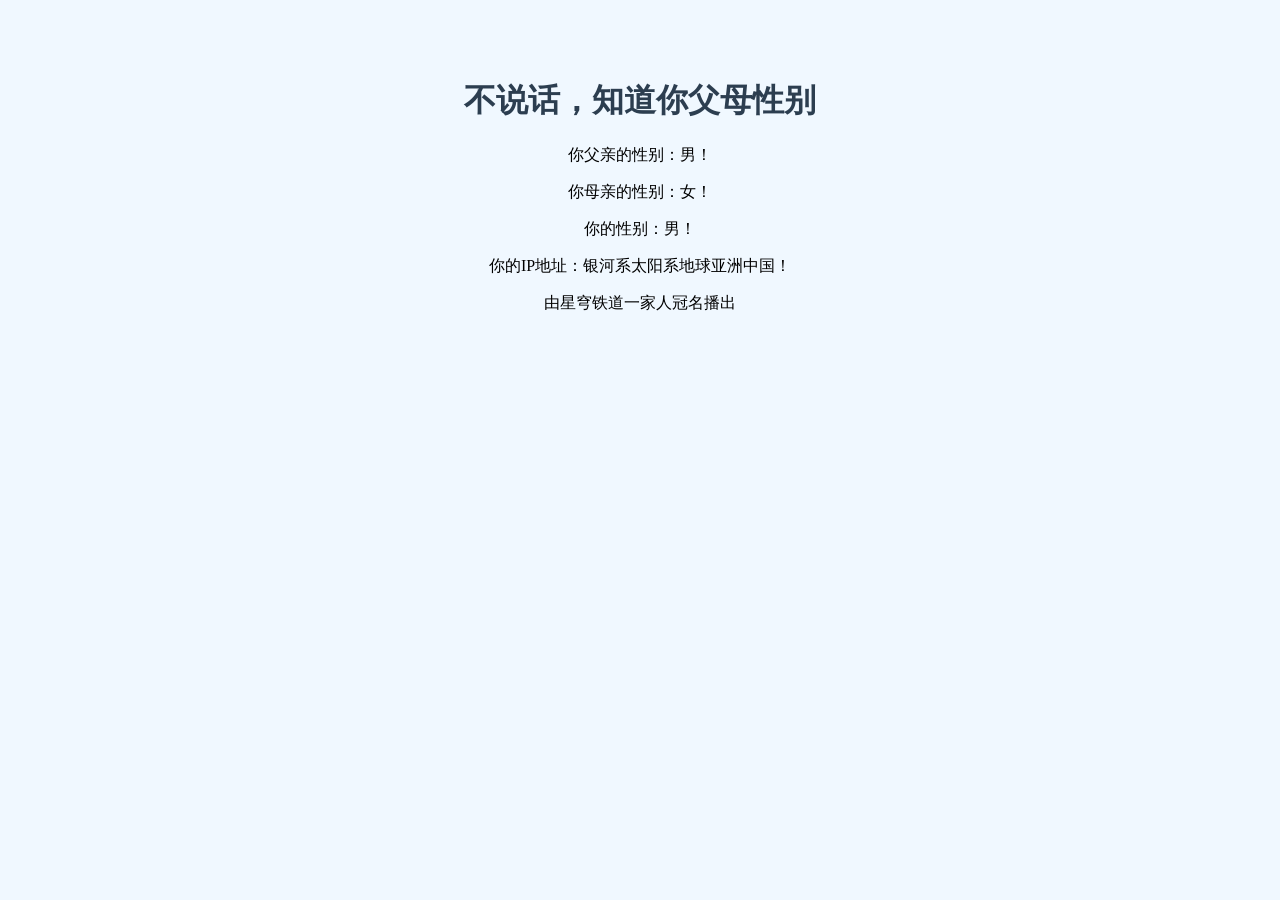
==== index.html @ 138a657b "Update index.html content and headings" ====
<!DOCTYPE html>
<html lang="zh-CN">
<head>
    <meta charset="UTF-8">
    <title>我的第一个网页</title>
    <style>
        body {
            background-color: #f0f8ff;
            text-align: center;
            padding-top: 50px;
        }
        h1 {
            color: #2c3e50;
        }
    </style>
</head>
<body>
    <h1>不说话，知道你父母性别</h1>
    <p>你父亲的性别：男！</p>
    <p>你母亲的性别：女！</p>
    <p>你的性别：男！</p>
    <p>你的IP地址：银河系太阳系地球亚洲中国！</p>
    <p>由星穹铁道一家人冠名播出</p>
</body>
</html>
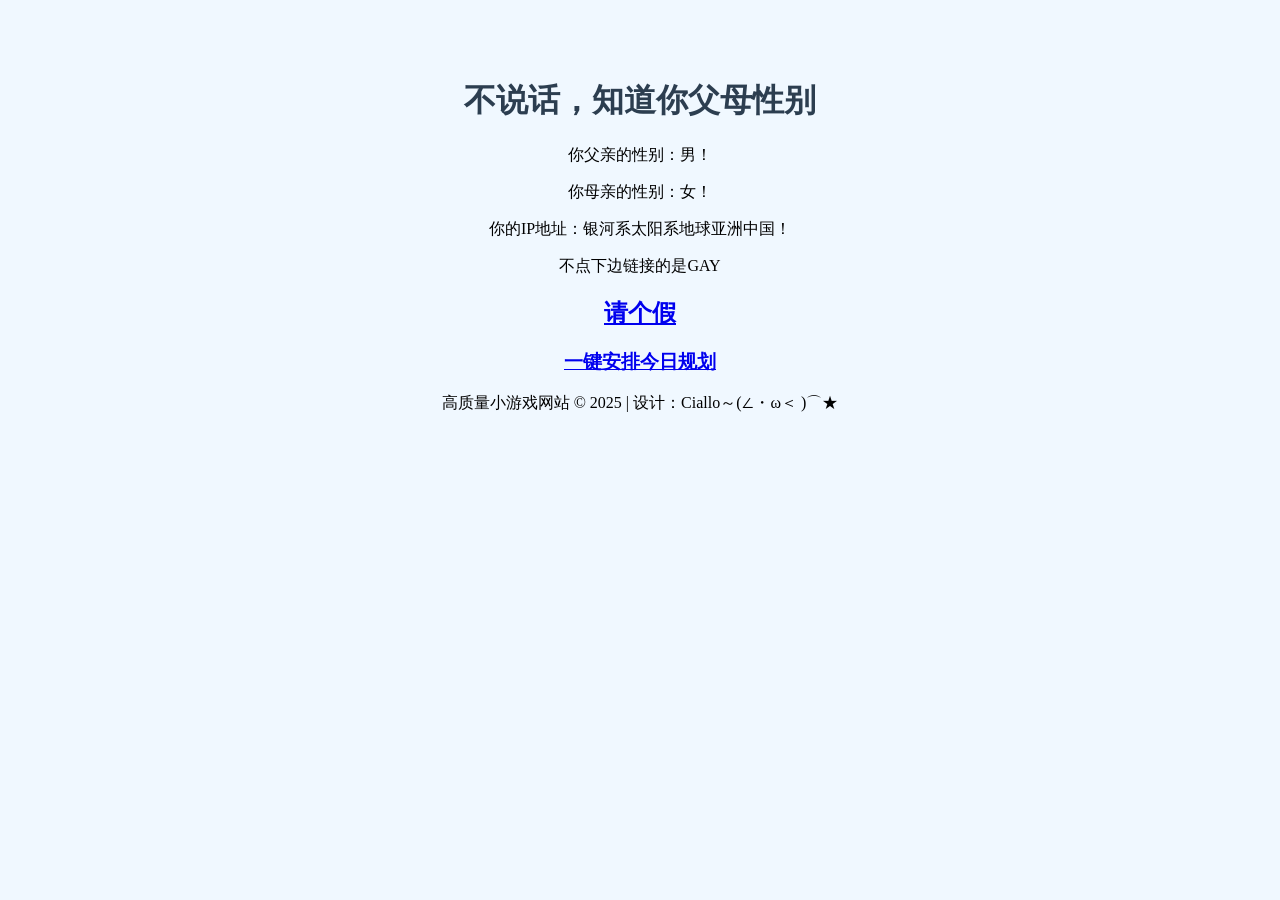
==== commit c4fbb0e0: "Revise index.html for new game site layout Updated the title and added new links and footer." ====
--- a/index.html
+++ b/index.html
@@ -2,7 +2,7 @@
 <html lang="zh-CN">
 <head>
     <meta charset="UTF-8">
-    <title>我的第一个网页</title>
+    <title>高质量小游戏网站</title>
     <style>
         body {
             background-color: #f0f8ff;
@@ -18,9 +18,13 @@
     <h1>不说话，知道你父母性别</h1>
     <p>你父亲的性别：男！</p>
     <p>你母亲的性别：女！</p>
-    <p>你的性别：男！</p>
     <p>你的IP地址：银河系太阳系地球亚洲中国！</p>
-    <p>由星穹铁道一家人冠名播出</p>
+    <p>不点下边链接的是GAY</p>
+    <h2><a target="_blank" href="https://feverrrrrr.github.io/请个假.html" h="ID=SERP,5204.2" style="">请个假</a></h2>
+    <h3><a target="_blank" href="https://feverrrrrr.github.io/测试用.html" h="ID=SERP,5204.2" style="">一键安排今日规划</a></h2>
+    <div class="footer">
+        <p>高质量小游戏网站 © 2025 | 设计：Ciallo～(∠・ω＜ )⌒★</p>
+    </div>
 </body>
 </html>
 
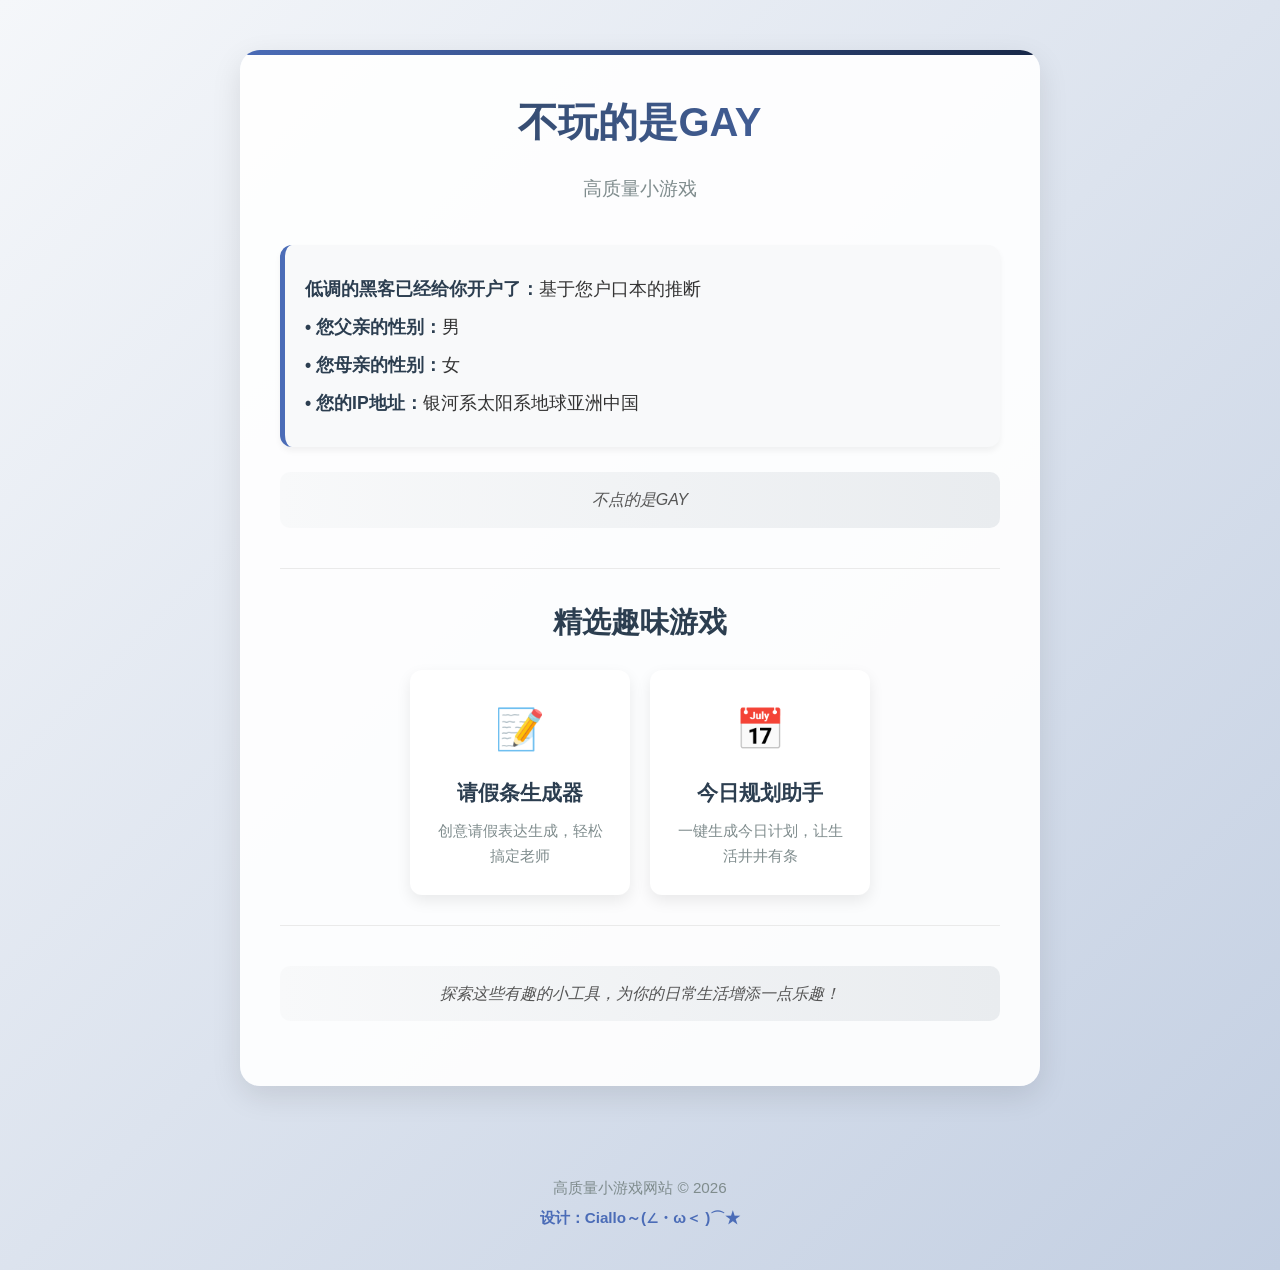
==== commit 4f0549d8: "Revamp index.html with new design and content Updated the layout and design of the game website, inc" ====
--- a/index.html
+++ b/index.html
@@ -2,29 +2,263 @@
 <html lang="zh-CN">
 <head>
     <meta charset="UTF-8">
-    <title>高质量小游戏网站</title>
+    <meta name="viewport" content="width=device-width, initial-scale=1.0">
+    <title>趣味互动小站 | 高质量小游戏</title>
     <style>
+        * {
+            margin: 0;
+            padding: 0;
+            box-sizing: border-box;
+        }
+        
         body {
-            background-color: #f0f8ff;
+            background: linear-gradient(135deg, #f5f7fa 0%, #c3cfe2 100%);
+            font-family: 'Segoe UI', 'Microsoft YaHei', sans-serif;
+            color: #333;
+            line-height: 1.6;
+            min-height: 100vh;
+            padding: 20px;
+            display: flex;
+            flex-direction: column;
+            align-items: center;
+        }
+        
+        .container {
+            max-width: 800px;
+            width: 100%;
+            background-color: rgba(255, 255, 255, 0.92);
+            border-radius: 20px;
+            box-shadow: 0 10px 30px rgba(0, 0, 0, 0.1);
+            padding: 40px;
+            margin: 30px 0;
             text-align: center;
-            padding-top: 50px;
-        }
+            position: relative;
+            overflow: hidden;
+        }
+        
+        .container::before {
+            content: '';
+            position: absolute;
+            top: 0;
+            left: 0;
+            right: 0;
+            height: 5px;
+            background: linear-gradient(90deg, #4b6cb7 0%, #182848 100%);
+        }
+        
         h1 {
             color: #2c3e50;
+            font-size: 2.5rem;
+            margin-bottom: 20px;
+            background: linear-gradient(90deg, #2c3e50, #4b6cb7);
+            -webkit-background-clip: text;
+            -webkit-text-fill-color: transparent;
+            background-clip: text;
+        }
+        
+        .subtitle {
+            color: #7f8c8d;
+            font-size: 1.2rem;
+            margin-bottom: 40px;
+        }
+        
+        .info-card {
+            background: #f8f9fa;
+            border-radius: 12px;
+            padding: 20px;
+            margin: 25px 0;
+            border-left: 5px solid #4b6cb7;
+            text-align: left;
+            box-shadow: 0 4px 6px rgba(0, 0, 0, 0.05);
+            transition: transform 0.3s ease;
+        }
+        
+        .info-card:hover {
+            transform: translateY(-5px);
+        }
+        
+        .info-card p {
+            margin: 10px 0;
+            font-size: 1.1rem;
+        }
+        
+        .info-card .label {
+            font-weight: 600;
+            color: #2c3e50;
+        }
+        
+        .games-section {
+            margin: 40px 0;
+            padding: 30px 0;
+            border-top: 1px solid #eaeaea;
+            border-bottom: 1px solid #eaeaea;
+        }
+        
+        .games-title {
+            font-size: 1.8rem;
+            color: #2c3e50;
+            margin-bottom: 25px;
+        }
+        
+        .game-links {
+            display: flex;
+            flex-wrap: wrap;
+            justify-content: center;
+            gap: 20px;
+            margin-top: 20px;
+        }
+        
+        .game-card {
+            background: white;
+            border-radius: 12px;
+            padding: 25px 20px;
+            width: 220px;
+            text-decoration: none;
+            color: inherit;
+            box-shadow: 0 6px 15px rgba(0, 0, 0, 0.08);
+            transition: all 0.3s ease;
+            border: 2px solid transparent;
+        }
+        
+        .game-card:hover {
+            transform: translateY(-8px);
+            box-shadow: 0 12px 20px rgba(0, 0, 0, 0.12);
+            border-color: #4b6cb7;
+        }
+        
+        .game-card h3 {
+            color: #2c3e50;
+            margin-bottom: 10px;
+            font-size: 1.3rem;
+        }
+        
+        .game-card p {
+            color: #7f8c8d;
+            font-size: 0.95rem;
+        }
+        
+        .game-card .icon {
+            font-size: 2.5rem;
+            margin-bottom: 15px;
+            display: block;
+        }
+        
+        .fun-text {
+            margin: 25px 0;
+            padding: 15px;
+            background: linear-gradient(90deg, #f8f9fa, #e9ecef);
+            border-radius: 10px;
+            font-style: italic;
+            color: #555;
+        }
+        
+        .footer {
+            margin-top: 40px;
+            color: #7f8c8d;
+            font-size: 0.95rem;
+            text-align: center;
+            padding: 20px;
+            width: 100%;
+        }
+        
+        .signature {
+            color: #4b6cb7;
+            font-weight: 600;
+            margin-top: 5px;
+        }
+        
+        @media (max-width: 768px) {
+            .container {
+                padding: 25px;
+                margin: 15px 0;
+            }
+            
+            h1 {
+                font-size: 2rem;
+            }
+            
+            .game-links {
+                flex-direction: column;
+                align-items: center;
+            }
+            
+            .game-card {
+                width: 100%;
+                max-width: 300px;
+            }
+        }
+        
+        .highlight {
+            color: #4b6cb7;
+            font-weight: 600;
         }
     </style>
 </head>
 <body>
-    <h1>不说话，知道你父母性别</h1>
-    <p>你父亲的性别：男！</p>
-    <p>你母亲的性别：女！</p>
-    <p>你的IP地址：银河系太阳系地球亚洲中国！</p>
-    <p>不点下边链接的是GAY</p>
-    <h2><a target="_blank" href="https://feverrrrrr.github.io/请个假.html" h="ID=SERP,5204.2" style="">请个假</a></h2>
-    <h3><a target="_blank" href="https://feverrrrrr.github.io/测试用.html" h="ID=SERP,5204.2" style="">一键安排今日规划</a></h2>
+    <div class="container">
+        <h1>不玩的是GAY</h1>
+        <p class="subtitle">高质量小游戏</p>
+        <div class="info-card">
+            <p><span class="label">低调的黑客已经给你开户了：</span>基于您户口本的推断</p>
+            <p><span class="label">• 您父亲的性别：</span>男</p>
+            <p><span class="label">• 您母亲的性别：</span>女</p>
+            <p><span class="label">• 您的IP地址：</span>银河系太阳系地球亚洲中国</p>
+        </div>
+        
+        <div class="fun-text">
+            <p>不点的是GAY</p>
+        </div>
+        
+        <div class="games-section">
+            <h2 class="games-title">精选趣味游戏</h2>
+            <div class="game-links">
+                <a href="https://feverrrrrr.github.io/请个假.html" target="_blank" class="game-card">
+                    <span class="icon">📝</span>
+                    <h3>请假条生成器</h3>
+                    <p>创意请假表达生成，轻松搞定老师</p>
+                </a>
+                
+                <a href="https://feverrrrrr.github.io/测试用.html" target="_blank" class="game-card">
+                    <span class="icon">📅</span>
+                    <h3>今日规划助手</h3>
+                    <p>一键生成今日计划，让生活井井有条</p>
+                </a>
+            </div>
+        </div>
+        
+        <div class="fun-text">
+            <p>探索这些有趣的小工具，为你的日常生活增添一点乐趣！</p>
+        </div>
+    </div>
+    
     <div class="footer">
-        <p>高质量小游戏网站 © 2025 | 设计：Ciallo～(∠・ω＜ )⌒★</p>
+        <p>高质量小游戏网站 © 2025</p>
+        <p class="signature">设计：Ciallo～(∠・ω＜ )⌒★</p>
     </div>
+    
+    <script>
+        document.addEventListener('DOMContentLoaded', function() {
+            const infoCards = document.querySelectorAll('.info-card');
+            const gameCards = document.querySelectorAll('.game-card');
+            infoCards.forEach((card, index) => {
+                card.style.animationDelay = `${index * 0.1}s`;
+            });
+            gameCards.forEach(card => {
+                card.addEventListener('click', function() {
+                    this.style.transform = 'scale(0.98)';
+                    setTimeout(() => {
+                        this.style.transform = '';
+                    }, 200);
+                });
+            });
+            
+            const yearElement = document.querySelector('.footer p');
+            if (yearElement) {
+                yearElement.innerHTML = yearElement.innerHTML.replace('2025', new Date().getFullYear());
+            }
+        });
+    </script>
 </body>
 </html>
 
+
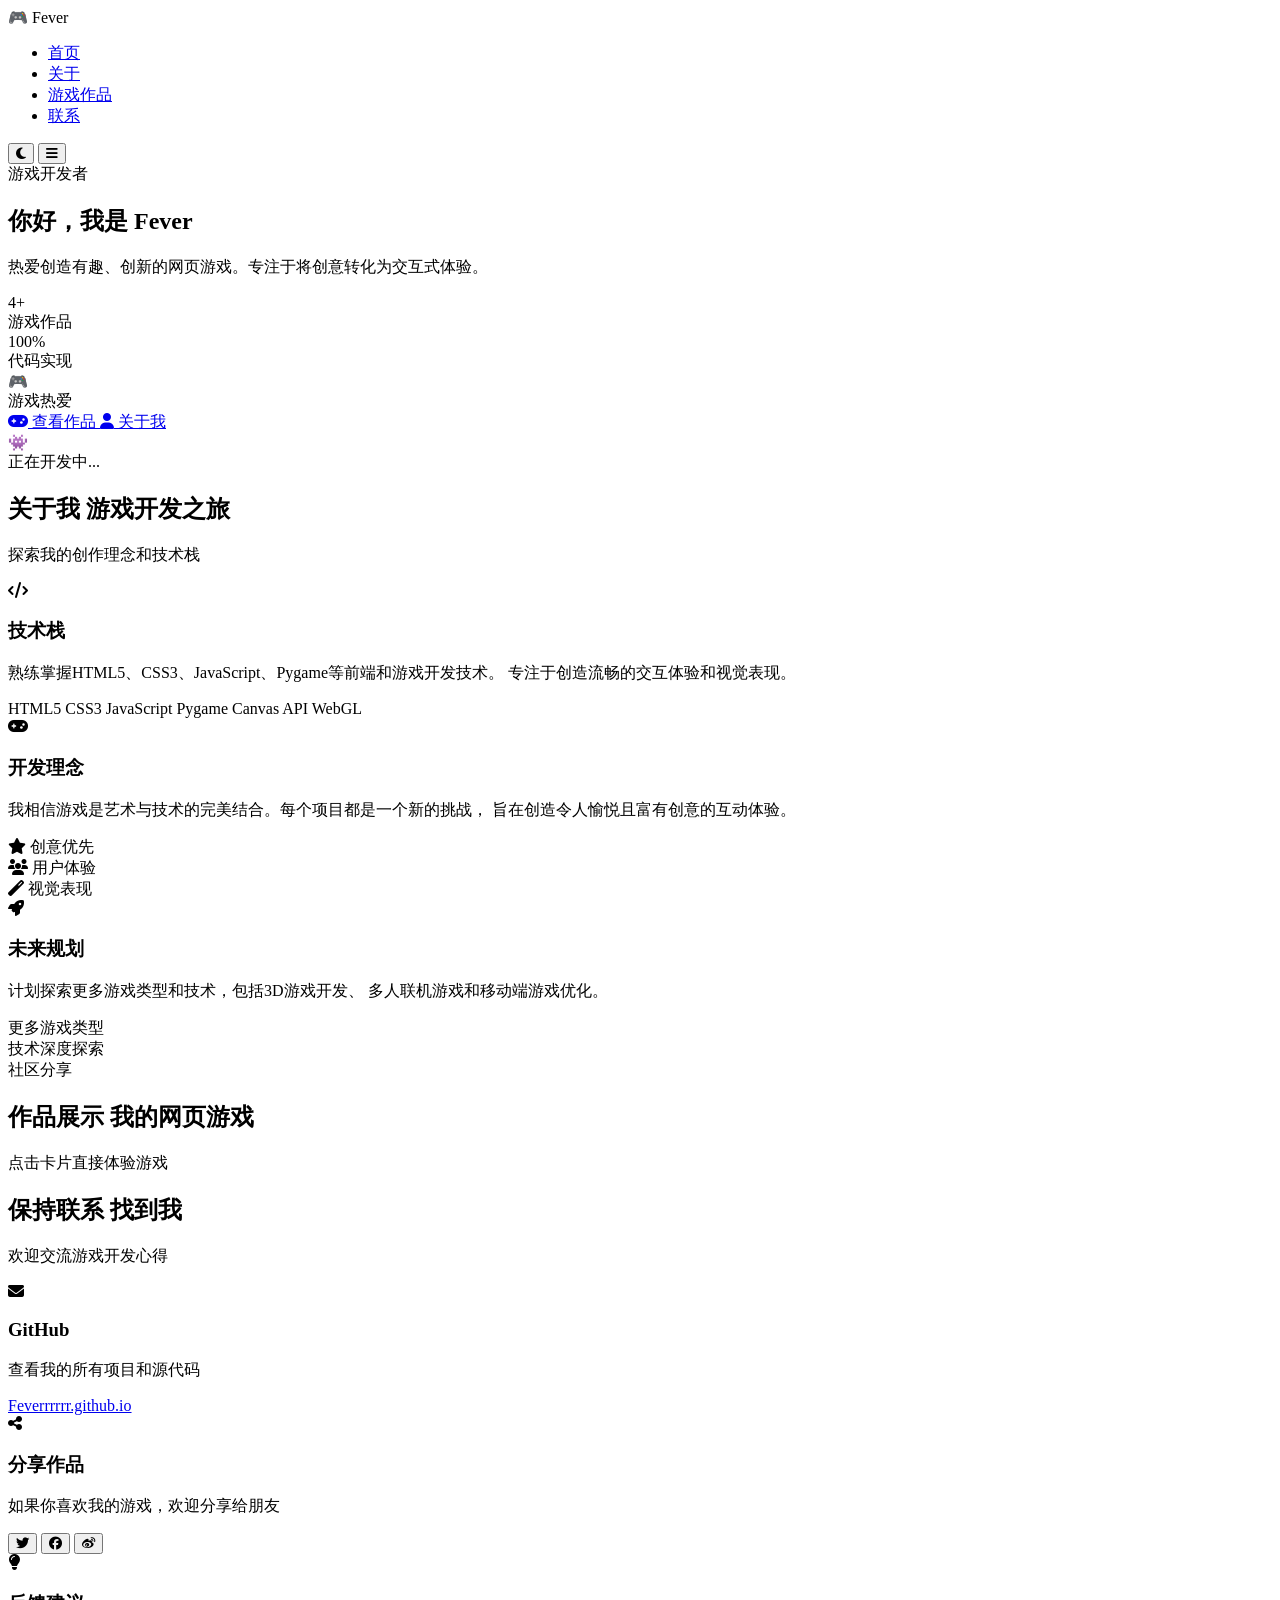
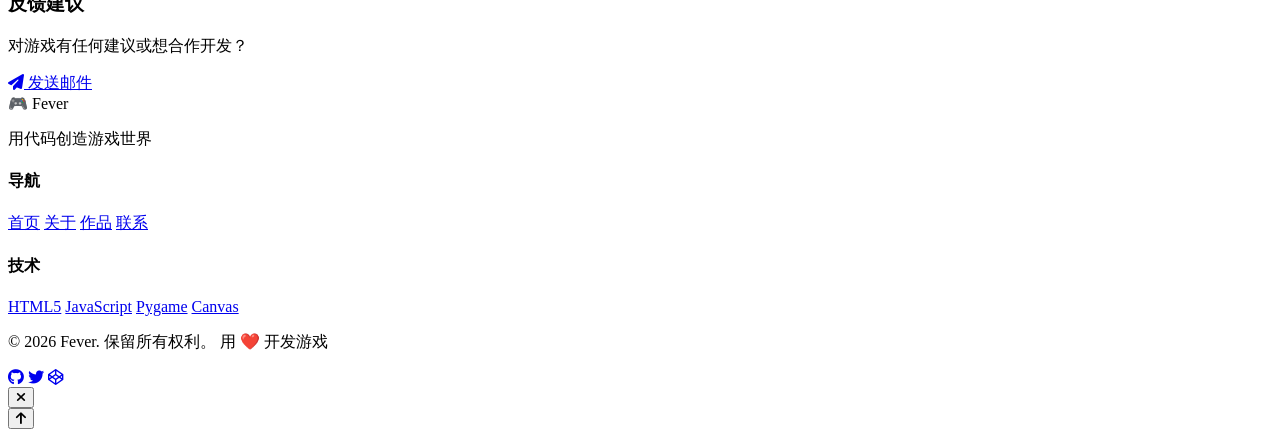
==== commit e7381847: "Add files via upload" ====
--- a/index.html
+++ b/index.html
@@ -3,262 +3,308 @@
 <head>
     <meta charset="UTF-8">
     <meta name="viewport" content="width=device-width, initial-scale=1.0">
-    <title>趣味互动小站 | 高质量小游戏</title>
-    <style>
-        * {
-            margin: 0;
-            padding: 0;
-            box-sizing: border-box;
-        }
-        
-        body {
-            background: linear-gradient(135deg, #f5f7fa 0%, #c3cfe2 100%);
-            font-family: 'Segoe UI', 'Microsoft YaHei', sans-serif;
-            color: #333;
-            line-height: 1.6;
-            min-height: 100vh;
-            padding: 20px;
-            display: flex;
-            flex-direction: column;
-            align-items: center;
-        }
-        
-        .container {
-            max-width: 800px;
-            width: 100%;
-            background-color: rgba(255, 255, 255, 0.92);
-            border-radius: 20px;
-            box-shadow: 0 10px 30px rgba(0, 0, 0, 0.1);
-            padding: 40px;
-            margin: 30px 0;
-            text-align: center;
-            position: relative;
-            overflow: hidden;
-        }
-        
-        .container::before {
-            content: '';
-            position: absolute;
-            top: 0;
-            left: 0;
-            right: 0;
-            height: 5px;
-            background: linear-gradient(90deg, #4b6cb7 0%, #182848 100%);
-        }
-        
-        h1 {
-            color: #2c3e50;
-            font-size: 2.5rem;
-            margin-bottom: 20px;
-            background: linear-gradient(90deg, #2c3e50, #4b6cb7);
-            -webkit-background-clip: text;
-            -webkit-text-fill-color: transparent;
-            background-clip: text;
-        }
-        
-        .subtitle {
-            color: #7f8c8d;
-            font-size: 1.2rem;
-            margin-bottom: 40px;
-        }
-        
-        .info-card {
-            background: #f8f9fa;
-            border-radius: 12px;
-            padding: 20px;
-            margin: 25px 0;
-            border-left: 5px solid #4b6cb7;
-            text-align: left;
-            box-shadow: 0 4px 6px rgba(0, 0, 0, 0.05);
-            transition: transform 0.3s ease;
-        }
-        
-        .info-card:hover {
-            transform: translateY(-5px);
-        }
-        
-        .info-card p {
-            margin: 10px 0;
-            font-size: 1.1rem;
-        }
-        
-        .info-card .label {
-            font-weight: 600;
-            color: #2c3e50;
-        }
-        
-        .games-section {
-            margin: 40px 0;
-            padding: 30px 0;
-            border-top: 1px solid #eaeaea;
-            border-bottom: 1px solid #eaeaea;
-        }
-        
-        .games-title {
-            font-size: 1.8rem;
-            color: #2c3e50;
-            margin-bottom: 25px;
-        }
-        
-        .game-links {
-            display: flex;
-            flex-wrap: wrap;
-            justify-content: center;
-            gap: 20px;
-            margin-top: 20px;
-        }
-        
-        .game-card {
-            background: white;
-            border-radius: 12px;
-            padding: 25px 20px;
-            width: 220px;
-            text-decoration: none;
-            color: inherit;
-            box-shadow: 0 6px 15px rgba(0, 0, 0, 0.08);
-            transition: all 0.3s ease;
-            border: 2px solid transparent;
-        }
-        
-        .game-card:hover {
-            transform: translateY(-8px);
-            box-shadow: 0 12px 20px rgba(0, 0, 0, 0.12);
-            border-color: #4b6cb7;
-        }
-        
-        .game-card h3 {
-            color: #2c3e50;
-            margin-bottom: 10px;
-            font-size: 1.3rem;
-        }
-        
-        .game-card p {
-            color: #7f8c8d;
-            font-size: 0.95rem;
-        }
-        
-        .game-card .icon {
-            font-size: 2.5rem;
-            margin-bottom: 15px;
-            display: block;
-        }
-        
-        .fun-text {
-            margin: 25px 0;
-            padding: 15px;
-            background: linear-gradient(90deg, #f8f9fa, #e9ecef);
-            border-radius: 10px;
-            font-style: italic;
-            color: #555;
-        }
-        
-        .footer {
-            margin-top: 40px;
-            color: #7f8c8d;
-            font-size: 0.95rem;
-            text-align: center;
-            padding: 20px;
-            width: 100%;
-        }
-        
-        .signature {
-            color: #4b6cb7;
-            font-weight: 600;
-            margin-top: 5px;
-        }
-        
-        @media (max-width: 768px) {
-            .container {
-                padding: 25px;
-                margin: 15px 0;
-            }
-            
-            h1 {
-                font-size: 2rem;
-            }
-            
-            .game-links {
-                flex-direction: column;
-                align-items: center;
-            }
-            
-            .game-card {
-                width: 100%;
-                max-width: 300px;
-            }
-        }
-        
-        .highlight {
-            color: #4b6cb7;
-            font-weight: 600;
-        }
-    </style>
+    <title>Fever - 游戏开发者作品集</title>
+    <link rel="stylesheet" href="css/style.css">
+    <link rel="stylesheet" href="https://cdnjs.cloudflare.com/ajax/libs/font-awesome/6.4.0/css/all.min.css">
+    <link href="https://fonts.googleapis.com/css2?family=Inter:wght@300;400;500;600;700&family=Orbitron:wght@400;500;700&display=swap" rel="stylesheet">
+    <link rel="icon" type="image/x-icon" href="assets/favicon.ico">
 </head>
 <body>
-    <div class="container">
-        <h1>不玩的是GAY</h1>
-        <p class="subtitle">高质量小游戏</p>
-        <div class="info-card">
-            <p><span class="label">低调的黑客已经给你开户了：</span>基于您户口本的推断</p>
-            <p><span class="label">• 您父亲的性别：</span>男</p>
-            <p><span class="label">• 您母亲的性别：</span>女</p>
-            <p><span class="label">• 您的IP地址：</span>银河系太阳系地球亚洲中国</p>
-        </div>
-        
-        <div class="fun-text">
-            <p>不点的是GAY</p>
-        </div>
-        
-        <div class="games-section">
-            <h2 class="games-title">精选趣味游戏</h2>
-            <div class="game-links">
-                <a href="https://feverrrrrr.github.io/请个假.html" target="_blank" class="game-card">
-                    <span class="icon">📝</span>
-                    <h3>请假条生成器</h3>
-                    <p>创意请假表达生成，轻松搞定老师</p>
-                </a>
-                
-                <a href="https://feverrrrrr.github.io/测试用.html" target="_blank" class="game-card">
-                    <span class="icon">📅</span>
-                    <h3>今日规划助手</h3>
-                    <p>一键生成今日计划，让生活井井有条</p>
-                </a>
-            </div>
-        </div>
-        
-        <div class="fun-text">
-            <p>探索这些有趣的小工具，为你的日常生活增添一点乐趣！</p>
+    <!-- 导航栏 -->
+    <nav class="navbar">
+        <div class="container">
+            <div class="nav-brand">
+                <span class="logo-icon">🎮</span>
+                <span class="logo-text">Fever</span>
+            </div>
+            <ul class="nav-menu">
+                <li><a href="#home" class="nav-link active">首页</a></li>
+                <li><a href="#about" class="nav-link">关于</a></li>
+                <li><a href="#games" class="nav-link">游戏作品</a></li>
+                <li><a href="#contact" class="nav-link">联系</a></li>
+            </ul>
+            <button class="theme-toggle" id="themeToggle" aria-label="切换主题">
+                <i class="fas fa-moon"></i>
+            </button>
+            <button class="nav-toggle" id="navToggle" aria-label="导航菜单">
+                <i class="fas fa-bars"></i>
+            </button>
+        </div>
+    </nav>
+
+    <!-- 英雄区域 -->
+    <section class="hero" id="home">
+        <div class="hero-background">
+            <div class="particle" style="--x: 10%; --y: 20%; --size: 3px;"></div>
+            <div class="particle" style="--x: 50%; --y: 60%; --size: 5px;"></div>
+            <div class="particle" style="--x: 80%; --y: 30%; --size: 2px;"></div>
+            <div class="particle" style="--x: 30%; --y: 80%; --size: 4px;"></div>
+        </div>
+        <div class="container">
+            <div class="hero-content">
+                <div class="hero-badge">游戏开发者</div>
+                <h1 class="hero-title">
+                    <span class="gradient-text">你好，我是 Fever</span>
+                </h1>
+                <p class="hero-subtitle">
+                    热爱创造有趣、创新的网页游戏。专注于将创意转化为交互式体验。
+                </p>
+                <div class="hero-stats">
+                    <div class="stat-item">
+                        <div class="stat-number">4+</div>
+                        <div class="stat-label">游戏作品</div>
+                    </div>
+                    <div class="stat-item">
+                        <div class="stat-number">100%</div>
+                        <div class="stat-label">代码实现</div>
+                    </div>
+                    <div class="stat-item">
+                        <div class="stat-number">🎮</div>
+                        <div class="stat-label">游戏热爱</div>
+                    </div>
+                </div>
+                <div class="hero-actions">
+                    <a href="#games" class="btn btn-primary">
+                        <i class="fas fa-gamepad"></i> 查看作品
+                    </a>
+                    <a href="#about" class="btn btn-outline">
+                        <i class="fas fa-user"></i> 关于我
+                    </a>
+                </div>
+            </div>
+            <div class="hero-visual">
+                <div class="game-console">
+                    <div class="console-screen">
+                        <div class="screen-content">
+                            <div class="pixel-art">👾</div>
+                            <div class="screen-text">正在开发中...</div>
+                        </div>
+                    </div>
+                    <div class="console-controls">
+                        <div class="control-btn"></div>
+                        <div class="control-btn"></div>
+                    </div>
+                </div>
+            </div>
+        </div>
+    </section>
+
+    <!-- 关于我区域 -->
+    <section class="about-section" id="about">
+        <div class="container">
+            <div class="section-header">
+                <h2 class="section-title">
+                    <span class="section-title-badge">关于我</span>
+                    游戏开发之旅
+                </h2>
+                <p class="section-subtitle">探索我的创作理念和技术栈</p>
+            </div>
+            <div class="about-content">
+                <div class="about-card">
+                    <div class="about-icon">
+                        <i class="fas fa-code"></i>
+                    </div>
+                    <h3 class="about-card-title">技术栈</h3>
+                    <p class="about-card-text">
+                        熟练掌握HTML5、CSS3、JavaScript、Pygame等前端和游戏开发技术。
+                        专注于创造流畅的交互体验和视觉表现。
+                    </p>
+                    <div class="tech-tags">
+                        <span class="tech-tag">HTML5</span>
+                        <span class="tech-tag">CSS3</span>
+                        <span class="tech-tag">JavaScript</span>
+                        <span class="tech-tag">Pygame</span>
+                        <span class="tech-tag">Canvas API</span>
+                        <span class="tech-tag">WebGL</span>
+                    </div>
+                </div>
+                <div class="about-card">
+                    <div class="about-icon">
+                        <i class="fas fa-gamepad"></i>
+                    </div>
+                    <h3 class="about-card-title">开发理念</h3>
+                    <p class="about-card-text">
+                        我相信游戏是艺术与技术的完美结合。每个项目都是一个新的挑战，
+                        旨在创造令人愉悦且富有创意的互动体验。
+                    </p>
+                    <div class="dev-principles">
+                        <div class="principle">
+                            <i class="fas fa-star"></i>
+                            <span>创意优先</span>
+                        </div>
+                        <div class="principle">
+                            <i class="fas fa-users"></i>
+                            <span>用户体验</span>
+                        </div>
+                        <div class="principle">
+                            <i class="fas fa-magic"></i>
+                            <span>视觉表现</span>
+                        </div>
+                    </div>
+                </div>
+                <div class="about-card">
+                    <div class="about-icon">
+                        <i class="fas fa-rocket"></i>
+                    </div>
+                    <h3 class="about-card-title">未来规划</h3>
+                    <p class="about-card-text">
+                        计划探索更多游戏类型和技术，包括3D游戏开发、
+                        多人联机游戏和移动端游戏优化。
+                    </p>
+                    <div class="timeline">
+                        <div class="timeline-item">
+                            <div class="timeline-dot"></div>
+                            <div class="timeline-content">
+                                <span>更多游戏类型</span>
+                            </div>
+                        </div>
+                        <div class="timeline-item">
+                            <div class="timeline-dot"></div>
+                            <div class="timeline-content">
+                                <span>技术深度探索</span>
+                            </div>
+                        </div>
+                        <div class="timeline-item">
+                            <div class="timeline-dot"></div>
+                            <div class="timeline-content">
+                                <span>社区分享</span>
+                            </div>
+                        </div>
+                    </div>
+                </div>
+            </div>
+        </div>
+    </section>
+
+    <!-- 游戏作品区域 -->
+    <section class="games-section" id="games">
+        <div class="container">
+            <div class="section-header">
+                <h2 class="section-title">
+                    <span class="section-title-badge">作品展示</span>
+                    我的网页游戏
+                </h2>
+                <p class="section-subtitle">点击卡片直接体验游戏</p>
+            </div>
+            <div class="games-grid" id="gamesGrid">
+                <!-- 游戏卡片会通过JavaScript动态加载 -->
+            </div>
+        </div>
+    </section>
+
+    <!-- 联系区域 -->
+    <section class="contact-section" id="contact">
+        <div class="container">
+            <div class="section-header">
+                <h2 class="section-title">
+                    <span class="section-title-badge">保持联系</span>
+                    找到我
+                </h2>
+                <p class="section-subtitle">欢迎交流游戏开发心得</p>
+            </div>
+            <div class="contact-content">
+                <div class="contact-card">
+                    <div class="contact-icon">
+                        <i class="fas fa-envelope"></i>
+                    </div>
+                    <h3 class="contact-title">GitHub</h3>
+                    <p class="contact-text">
+                        查看我的所有项目和源代码
+                    </p>
+                    <a href="https://github.com/Feverrrrrr" class="contact-link" target="_blank">
+                        Feverrrrrr.github.io
+                    </a>
+                </div>
+                <div class="contact-card">
+                    <div class="contact-icon">
+                        <i class="fas fa-share-alt"></i>
+                    </div>
+                    <h3 class="contact-title">分享作品</h3>
+                    <p class="contact-text">
+                        如果你喜欢我的游戏，欢迎分享给朋友
+                    </p>
+                    <div class="social-share">
+                        <button class="share-btn" data-platform="twitter">
+                            <i class="fab fa-twitter"></i>
+                        </button>
+                        <button class="share-btn" data-platform="facebook">
+                            <i class="fab fa-facebook"></i>
+                        </button>
+                        <button class="share-btn" data-platform="weibo">
+                            <i class="fab fa-weibo"></i>
+                        </button>
+                    </div>
+                </div>
+                <div class="contact-card">
+                    <div class="contact-icon">
+                        <i class="fas fa-lightbulb"></i>
+                    </div>
+                    <h3 class="contact-title">反馈建议</h3>
+                    <p class="contact-text">
+                        对游戏有任何建议或想合作开发？
+                    </p>
+                    <a href="mailto:example@example.com" class="btn btn-outline">
+                        <i class="fas fa-paper-plane"></i> 发送邮件
+                    </a>
+                </div>
+            </div>
+        </div>
+    </section>
+
+    <!-- 页脚 -->
+    <footer class="footer">
+        <div class="container">
+            <div class="footer-content">
+                <div class="footer-brand">
+                    <span class="logo-icon">🎮</span>
+                    <span class="logo-text">Fever</span>
+                    <p class="footer-tagline">用代码创造游戏世界</p>
+                </div>
+                <div class="footer-links">
+                    <div class="footer-column">
+                        <h4 class="footer-title">导航</h4>
+                        <a href="#home" class="footer-link">首页</a>
+                        <a href="#about" class="footer-link">关于</a>
+                        <a href="#games" class="footer-link">作品</a>
+                        <a href="#contact" class="footer-link">联系</a>
+                    </div>
+                    <div class="footer-column">
+                        <h4 class="footer-title">技术</h4>
+                        <a href="#" class="footer-link">HTML5</a>
+                        <a href="#" class="footer-link">JavaScript</a>
+                        <a href="#" class="footer-link">Pygame</a>
+                        <a href="#" class="footer-link">Canvas</a>
+                    </div>
+                </div>
+            </div>
+            <div class="footer-bottom">
+                <p class="copyright">© 2026 Fever. 保留所有权利。 用 ❤️ 开发游戏</p>
+                <div class="footer-social">
+                    <a href="#" class="social-link"><i class="fab fa-github"></i></a>
+                    <a href="#" class="social-link"><i class="fab fa-twitter"></i></a>
+                    <a href="#" class="social-link"><i class="fab fa-codepen"></i></a>
+                </div>
+            </div>
+        </div>
+    </footer>
+
+    <!-- 游戏详情模态框 -->
+    <div class="modal" id="gameModal">
+        <div class="modal-content">
+            <button class="modal-close" id="modalClose">
+                <i class="fas fa-times"></i>
+            </button>
+            <div class="modal-body" id="modalBody">
+                <!-- 模态框内容会动态加载 -->
+            </div>
         </div>
     </div>
-    
-    <div class="footer">
-        <p>高质量小游戏网站 © 2025</p>
-        <p class="signature">设计：Ciallo～(∠・ω＜ )⌒★</p>
-    </div>
-    
-    <script>
-        document.addEventListener('DOMContentLoaded', function() {
-            const infoCards = document.querySelectorAll('.info-card');
-            const gameCards = document.querySelectorAll('.game-card');
-            infoCards.forEach((card, index) => {
-                card.style.animationDelay = `${index * 0.1}s`;
-            });
-            gameCards.forEach(card => {
-                card.addEventListener('click', function() {
-                    this.style.transform = 'scale(0.98)';
-                    setTimeout(() => {
-                        this.style.transform = '';
-                    }, 200);
-                });
-            });
-            
-            const yearElement = document.querySelector('.footer p');
-            if (yearElement) {
-                yearElement.innerHTML = yearElement.innerHTML.replace('2025', new Date().getFullYear());
-            }
-        });
-    </script>
+
+    <!-- 返回顶部按钮 -->
+    <button class="back-to-top" id="backToTop">
+        <i class="fas fa-arrow-up"></i>
+    </button>
+
+    <script src="js/script.js"></script>
 </body>
-</html>
-
-
+</html>
